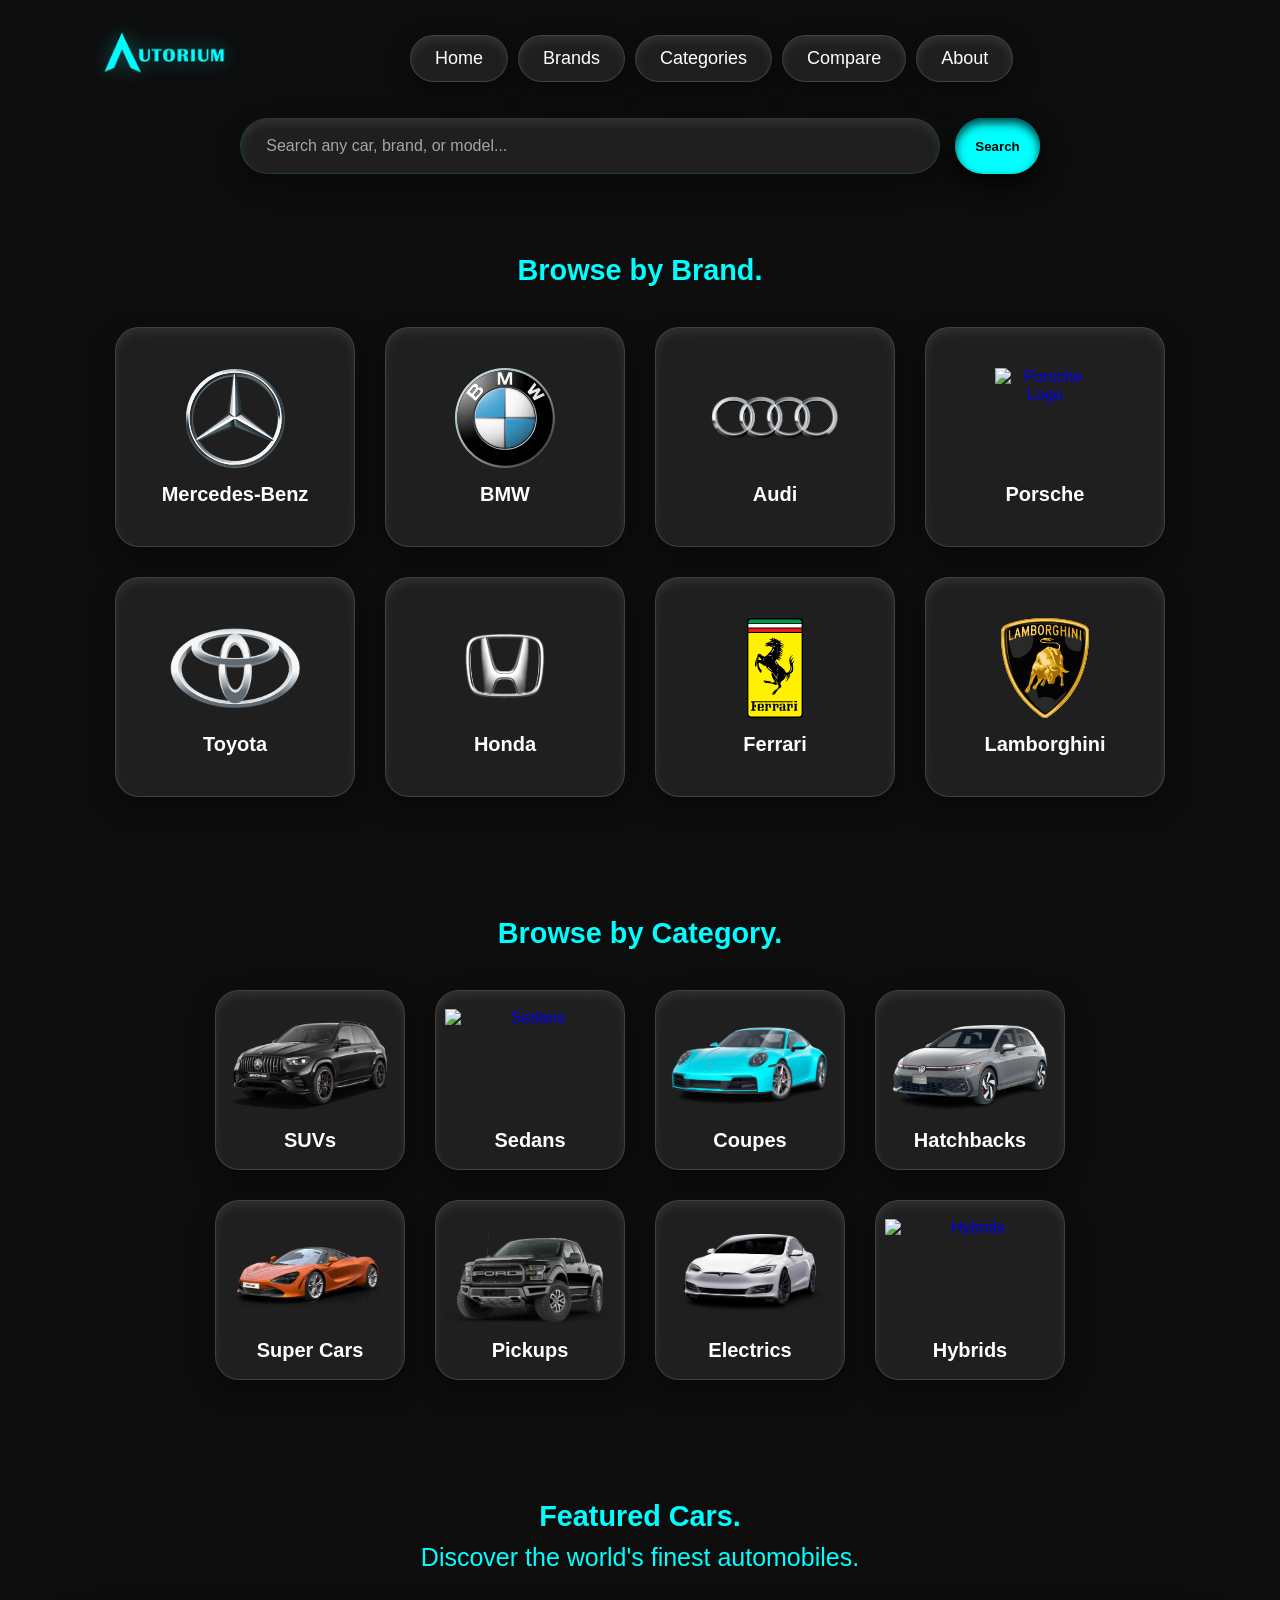
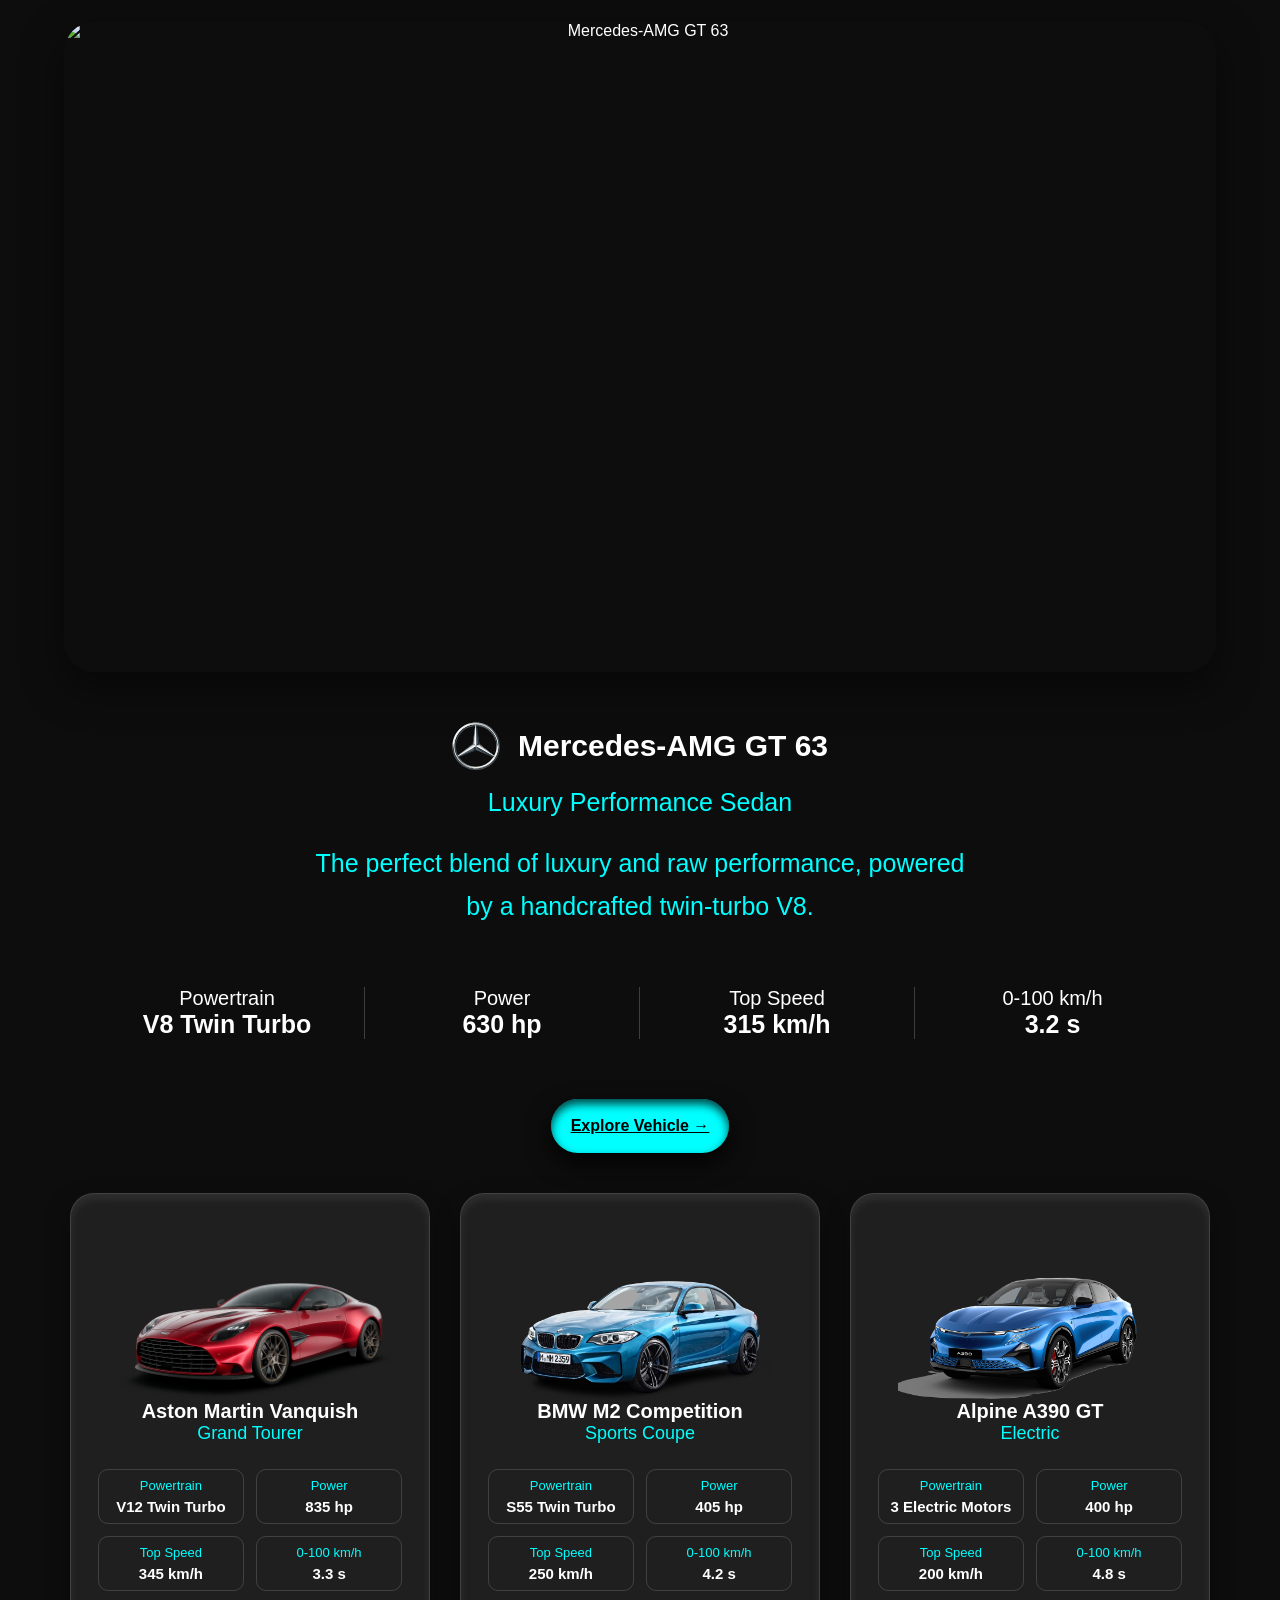
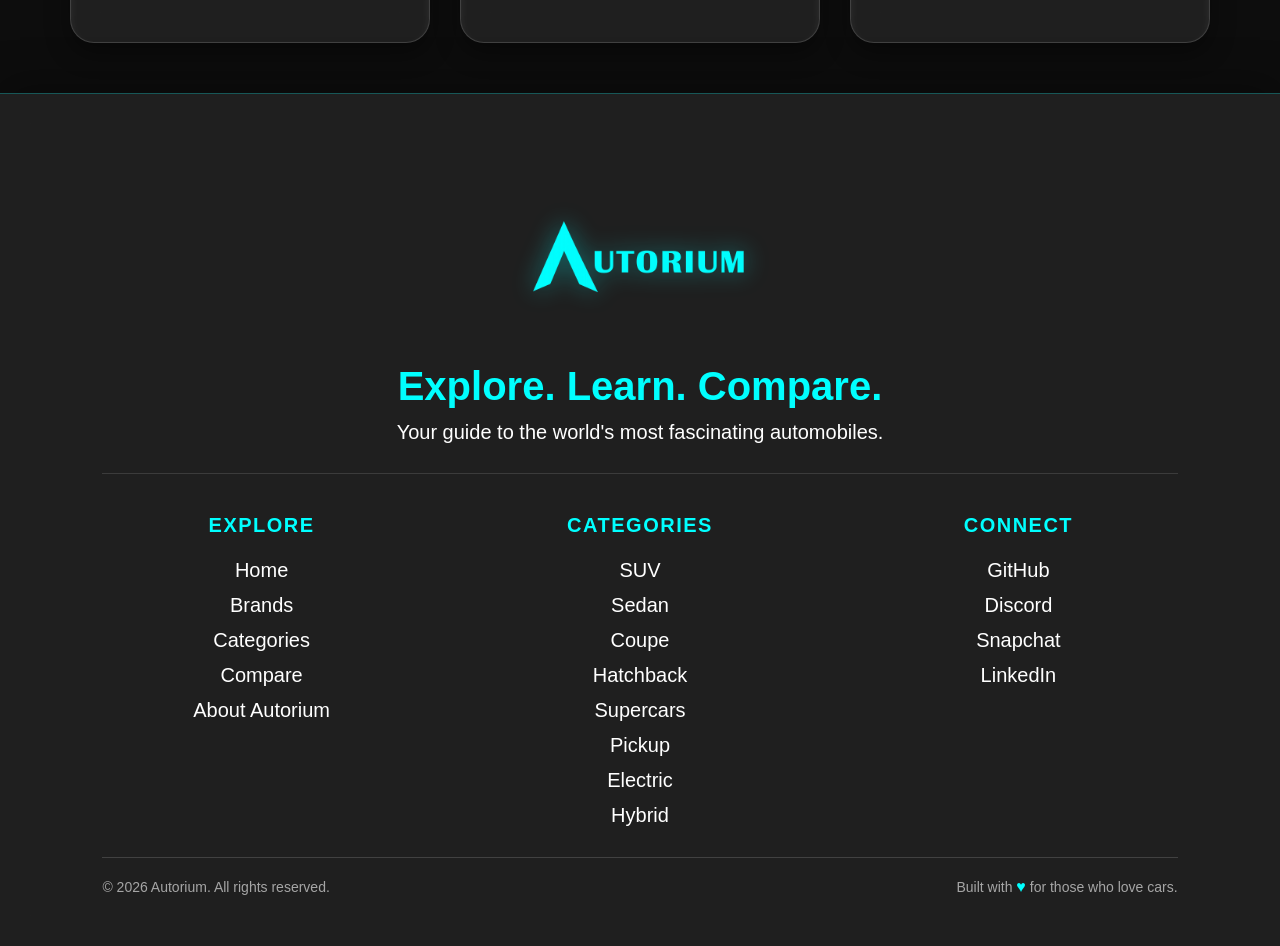
==== index.html @ 4535851f "Renamed files" ====
<!DOCTYPE html>
<html lang="en">

<head>
    <meta charset="UTF-8">
    <meta name="viewport" content="width=device-width, initial-scale=1.0">
    <link rel="stylesheet" href="styles.css">
    <link rel="icon" type="image/png" href="images/Autorium/Autorium.png">
    <title>Autorium</title>
</head>

<body>
    <header>

        <!-- Navigation -->
        <div class="top-bar">

            <!-- Logo -->
            <div class="logo">
                <img src="images/Autorium/Autorium-full-logo.png" alt="Autorium Logo">
            </div>

            <nav>
                <ul>
                    <li><a href="#">Home</a></li>
                    <li><a href="#">Brands</a></li>
                    <li><a href="#">Categories</a></li>
                    <li><a href="#">Compare</a></li>
                    <li><a href="#">About</a></li>
                </ul>
            </nav>
        </div>

        <!-- Search -->
        <div class="search-container">

            <input type="text" placeholder="Search any car, brand, or model...">
            <button>Search</button>
        </div>
    </header>
    <main>
        <!-- ==========================
            Browse by Brand
        =========================== -->
        <section class="car-brands">
            <h2>Browse by Brand.</h2>

            <div class="brand-grid">
                <a href="#" class="brand-card">
                    <img src="images/mercedes-logo.svg" alt="Mercedes-Benz Logo">
                    <span>Mercedes-Benz</span>
                </a>

                <a href="#" class="brand-card">
                    <img src="images/bmw-logo.svg" alt="BMW Logo">
                    <span>BMW</span>
                </a>

                <a href="#" class="brand-card">
                    <img src="images/audi-logo.png" alt="Audi Logo">
                    <span>Audi</span>
                </a>

                <a href="#" class="brand-card">
                    <img src="images/porsche-logo.svg" alt="Porsche Logo">
                    <span>Porsche</span>
                </a>

                <a href="#" class="brand-card">
                    <img src="images/Toyota-logo.png" alt="Toyota Logo">
                    <span>Toyota</span>
                </a>

                <a href="#" class="brand-card">
                    <img src="images/honda-logo.png" alt="Honda Logo">
                    <span>Honda</span>
                </a>

                <a href="#" class="brand-card">
                    <img src="images/ferrari-logo.svg" alt="Ferrari Logo">
                    <span>Ferrari</span>
                </a>

                <a href="#" class="brand-card">
                    <img src="images/lamborghini-logo.svg" alt="Lamborghini Logo">
                    <span>Lamborghini</span>
                </a>

            </div>
        </section>

        <!-- ==========================
            Browse by Category
        =========================== -->

        <section class="car-categories">
            <h2>Browse by Category.</h2>

            <div class="category-grid">
                <a href="#" class="category-card">
                    <img src="images/suv-logo.png" alt="SUVs">
                    <span>SUVs</span>
                </a>

                <a href="#" class="category-card">
                    <img src="images/Sedan-logo.png" alt="Sedans">
                    <span>Sedans</span>
                </a>

                <a href="#" class="category-card">
                    <img src="images/Coupe-logo.png" alt="Coupes">
                    <span>Coupes</span>
                </a>

                <a href="#" class="category-card">
                    <img src="images/Hatchback-logo.png" alt="Hatchbacks">
                    <span>Hatchbacks</span>
                </a>

                <a href="#" class="category-card">
                    <img src="images/supercars-logo.png" alt="Supercars">
                    <span>Super Cars</span>
                </a>

                <a href="#" class="category-card">
                    <img src="images/pickup-logo.png" alt="Pickups">
                    <span>Pickups</span>
                </a>

                <a href="#" class="category-card">
                    <img src="images/Electric-logo.png" alt="Electrics">
                    <span>Electrics</span>
                </a>

                <a href="#" class="category-card">
                    <img src="images/Hybrid-logo.png" alt="Hybrids">
                    <span>Hybrids</span>
                </a>
            </div>
        </section>

        <!--===================
            Featured cars 
        ====================-->
        <section class="featured-cars">

            <div class="featured-title">
                <h2>Featured Cars.</h2>
                <p class="note">Discover the world's finest automobiles.</p>
            </div>

            <!-- IMAGE -->
            <div class="top-featured-car">
                <img src="Images/mercedes-amg-gt63.jpg" alt="Mercedes-AMG GT 63" class="mercedes-gt63-image">
            </div>

            <!-- EVERYTHING BELOW THE IMAGE -->
            <div class="mercedes-gt63-info">

                <div class="car-heading">
                    <img src="images/mercedes-logo.svg" alt="Mercedes Logo" class="featured-merc-logo">

                    <h3>Mercedes-AMG GT 63</h3>
                </div>

                <p class="car-type">Luxury Performance Sedan</p>

                <p class="description">
                    The perfect blend of luxury and raw performance,
                    powered by a handcrafted twin-turbo V8.
                </p>

                <div class="spec-grid">

                    <div class="spec-card">
                        <span>Powertrain</span>
                        <strong>V8 Twin Turbo</strong>
                    </div>

                    <div class="spec-card">
                        <span>Power</span>
                        <strong>630 hp</strong>
                    </div>

                    <div class="spec-card">
                        <span>Top Speed</span>
                        <strong>315 km/h</strong>
                    </div>

                    <div class="spec-card">
                        <span>0-100 km/h</span>
                        <strong>3.2 s</strong>
                    </div>

                </div>

                <a href="#" class="explore-btn">Explore Vehicle →</a>

            </div>

            <!-- SMALLER FEATURED CARDS -->
            <div class="featured-cards-grid">
                <a href="#" class="small-featured">
                    <div class="card-image">
                        <img src="images/Aston-Martin-Vanquish.png" alt="Aston Martin Vanquish">
                    </div>

                    <div class="card-info">
                        <h3>Aston Martin Vanquish</h3>
                        <p class="small-car-type">Grand Tourer</p>

                    </div>
                    <div class="card-specs">

                        <div class="card-spec">
                            <span>Powertrain</span>
                            <strong>V12 Twin Turbo</strong>
                        </div>

                        <div class="card-spec">
                            <span>Power</span>
                            <strong>835 hp</strong>
                        </div>

                        <div class="card-spec">
                            <span>Top Speed</span>
                            <strong>345 km/h</strong>
                        </div>

                        <div class="card-spec">
                            <span>0-100 km/h</span>
                            <strong>3.3 s</strong>
                        </div>

                    </div>

                </a>

                <a href="#" class="small-featured">
                    <div class="card-image">
                        <img src="images/BMW-M2-Competition.png" alt="BMW M2 Competition">
                    </div>

                    <div class="card-info">
                        <h3>BMW M2 Competition</h3>
                        <p class="small-car-type">Sports Coupe</p>

                    </div>
                    <div class="card-specs">

                        <div class="card-spec">
                            <span>Powertrain</span>
                            <strong>S55 Twin Turbo</strong>
                        </div>

                        <div class="card-spec">
                            <span>Power</span>
                            <strong>405 hp</strong>
                        </div>

                        <div class="card-spec">
                            <span>Top Speed</span>
                            <strong>250 km/h</strong>
                        </div>

                        <div class="card-spec">
                            <span>0-100 km/h</span>
                            <strong>4.2 s</strong>
                        </div>

                    </div>

                </a>

                <a href="#" class="small-featured">
                    <div class="card-image">
                        <img src="images/Alpine-A390.png" alt="Alpine A390 GT">
                    </div>

                    <div class="card-info">
                        <h3>Alpine A390 GT</h3>
                        <p class="small-car-type">Electric</p>

                    </div>
                    <div class="card-specs">

                        <div class="card-spec">
                            <span>Powertrain</span>
                            <strong>3 Electric Motors</strong>
                        </div>

                        <div class="card-spec">
                            <span>Power</span>
                            <strong>400 hp</strong>
                        </div>

                        <div class="card-spec">
                            <span>Top Speed</span>
                            <strong>200 km/h</strong>
                        </div>

                        <div class="card-spec">
                            <span>0-100 km/h</span>
                            <strong>4.8 s</strong>
                        </div>

                    </div>

                </a>
            </div>

        </section>
    </main>

    <!-- --------------------FOOTER SECTION------------------- -->

    <footer class="footer-section">
        <div class="footer-logo">
            <img src="images/Autorium/Autorium-full-logo.png" alt="Autorium footer">
        </div>

        <div class="footer-context">
            <h2>Explore. Learn. Compare.</h2>
            <p>Your guide to the world's most fascinating automobiles.</p>
        </div>

        <div class="footer-columns">
            <div class="single-footer-columns">
                <h4>EXPLORE</h4>
                <a href="#">Home</a>
                <a href="#">Brands</a>
                <a href="#">Categories</a>
                <a href="#">Compare</a>
                <a href="#">About Autorium</a>
            </div>

            <div class="single-footer-columns">
                <h4>CATEGORIES</h4>
                <a href="#">SUV</a>
                <a href="#">Sedan</a>
                <a href="#">Coupe</a>
                <a href="#">Hatchback</a>
                <a href="#">Supercars</a>
                <a href="#">Pickup</a>
                <a href="#">Electric</a>
                <a href="#">Hybrid</a>
            </div>

            <div class="single-footer-columns">
                <h4>CONNECT</h4>
                <a href="#">GitHub</a>
                <a href="#">Discord</a>
                <a href="#">Snapchat</a>
                <a href="#">LinkedIn</a>
            </div>
        </div>

        <div class="footer-bottom">
            <p>© 2026 Autorium. All rights reserved.</p>
            <p>Built with <span class="heart">♥</span> for those who love cars.</p>
        </div>
    </footer>
</body>

</html>
---- styles.css ----
/* Google Font */
* {
  margin: 0;
  padding: 0;
  box-sizing: border-box;
  font-family: "Montserrat", sans-serif;
}

body {
  background: #0d0d0d;
  color: white;
}

/* HEADER */

header {
  width: 100%;
  padding: 0px 80px;
}

.top-bar {
  display: flex;
  align-items: center;
}

/* LOGO */

.logo {
  width: 180px;
  margin-right: 150px;
  filter: drop-shadow(0 0 10px rgba(24, 220, 232, 0.4));
}

.logo img {
  width: 170px;
}

/* NAVIGATION */

nav {
  display: flex;
}

nav ul {
  display: flex;
  justify-content: center;
  list-style: none;
  gap: 10px;
}

nav a {
  display: block;
  text-decoration: none;
  color: white;
  font-size: 18px;
  font-weight: 500;
  padding: 12px 24px;
  border-radius: 30px;
  background: rgba(255, 255, 255, 0.08);
  border: 1px solid rgba(255, 255, 255, 0.15);
  backdrop-filter: blur(18px);
  -webkit-backdrop-filter: blur(18px);
  box-shadow:
    inset 0 5px 10px rgba(255, 255, 255, 0.08),
    0 10px 25px rgba(0, 0, 0, 0.35);
  transition: all 0.3s ease;
}

nav a:hover {
  background: rgba(24, 220, 232, 0.15);
  border: 1px solid #00ffff;
  color: #00ffff;
  transform: translateY(-2px);
}

/* SEARCH */

.search-container {
  display: flex;
  justify-content: center;
  margin-top: 1px;
  gap: 15px;
}

.search-container input {
  width: 700px;
  padding: 18px 25px;
  border: 1px solid rgba(24, 220, 232, 0.15);
  border-radius: 50px;
  background: rgba(255, 255, 255, 0.08);
  color: white;
  font-size: 1rem;
  outline: none;
  box-shadow:
    inset 0 5px 10px rgba(255, 255, 255, 0.08),
    0 10px 25px rgba(0, 0, 0, 0.35);
  transition: all 0.3s ease;
}

.search-container input::placeholder {
  color: rgba(255, 255, 255, 0.6);
}

.search-container button {
  border: none;
  border-radius: 50px;
  padding: 18px 20px;
  background: #00ffff;
  color: black;
  font-weight: 700;
  cursor: pointer;
  box-shadow:
    inset 0 5px 10px rgba(0, 0, 0, 0.743),
    0 10px 25px rgba(0, 0, 0, 0.86);
  transition: all 0.3s ease;
}

.search-container button:hover {
  transform: translateY(-2px) scale(1.08);
  box-shadow: 0 0 20px #00ffff;
}

/* BROWSE CAR SECTION */

.car-brands {
  margin-top: 80px;
  text-align: center;
}

.car-brands h2 {
  margin-bottom: 40px;
  font-size: 1.8rem;
  color: #00ffff;
}

.brand-header {
  margin: 0px 40px;
  margin-top: 70px;
  color: white;
}

.brand-header h2 {
  font-size: 24px;
  font-weight: 600;
}

/* BRAND CARDS */

.brand-grid {
  display: grid;
  grid-template-columns: repeat(4, 240px);
  gap: 30px;
  justify-content: center;
  margin: auto;
  margin-bottom: 120px;
}

.brand-card {
  width: 240px;
  height: 220px;
  display: flex;
  justify-content: center;
  align-items: center;
  flex-direction: column;
  gap: 15px;
  text-decoration: none;
  border-radius: 24px;
  background: rgba(255, 255, 255, 0.08);
  border: 1px solid rgba(255, 255, 255, 0.15);
  backdrop-filter: blur(18px);
  -webkit-backdrop-filter: blur(18px);
  box-shadow:
    inset 0 5px 10px rgba(255, 255, 255, 0.08),
    0 10px 25px rgba(0, 0, 0, 0.35);
  transition: all 0.3s ease;
}

.brand-card img {
  width: 100px;
  height: 100px;
  object-fit: contain;
  transition: 0.3s ease;
}

img[alt="Audi Logo"] {
  width: 150px;
}

img[alt="Honda Logo"] {
  width: 150px;
}

img[alt="Toyota Logo"] {
  width: 130px;
}

.brand-card span {
  color: white;
  font-size: 20px;
  font-weight: 600;
  transition: 0.3s ease;
}

.brand-card:hover {
  border: 1px solid #00ffff;
  box-shadow:
    0 0 20px rgba(0, 255, 255, 0.35),
    inset 0 5px 10px rgba(255, 255, 255, 0.08);
  transform: translateY(-6px);
}

.brand-card:hover img {
  transform: scale(1.1);
}

.brand-card:hover span {
  color: #00ffff;
}

.car-categories {
  margin-top: 70px;
  text-align: center;
}

.car-categories h2 {
  margin-bottom: 40px;
  font-size: 1.8rem;
  color: #00ffff;
}

.category-grid {
  display: grid;
  grid-template-columns: repeat(4, 190px);
  gap: 30px;
  justify-content: center;
}

.category-card {
  width: 190px;
  height: 180px;
  display: flex;
  justify-content: center;
  align-items: center;
  flex-direction: column;
  gap: 10px;
  text-decoration: none;
  border-radius: 24px;
  background: rgba(255, 255, 255, 0.08);
  border: 1px solid rgba(255, 255, 255, 0.15);
  backdrop-filter: blur(18px);
  -webkit-backdrop-filter: blur(18px);
  box-shadow:
    inset 0 5px 10px rgba(255, 255, 255, 0.08),
    0 10px 25px rgba(0, 0, 0, 0.35);
  transition: all 0.3s ease;
}

.category-card img {
  width: 170px;
  height: 110px;
  object-fit: contain;
  transition: 0.3s ease;
}

.category-card span {
  color: white;
  font-size: 20px;
  font-weight: 600;
  transition: 0.3s ease;
}

.category-card:hover {
  border: 1px solid #00ffff;
  box-shadow:
    0 0 20px rgba(0, 255, 255, 0.35),
    inset 0 5px 10px rgba(255, 255, 255, 0.08);
  transform: translateY(-6px);
}

.category-card:hover img {
  transform: scale(1.1);
}

.category-card:hover span {
  color: #00ffff;
}

/* FEATURED CARS SECTION */

.featured-cars {
  margin-top: 120px;
  text-align: center;
}

.featured-cars h2 {
  margin-bottom: 10px;
  font-size: 1.8rem;
  color: #00ffff;
}

.note {
  font-size: 25px;
  color: #00ffff;
  margin-bottom: 20px;
}

.top-featured-car {
  position: relative;
  width: 90%;
  height: 650px;
  max-width: 1400px;
  margin: 50px auto;
  border-radius: 30px;
  overflow: hidden;
  box-shadow: 0 15px 40px rgba(0, 0, 0, 0.5);
}

.mercedes-gt63-image {
  width: 100%;
  height: 100%;
  object-fit: cover;
  display: block;
  margin-bottom: 25px;
}

.mercedes-gt63-info {
  margin: 40px auto;
  width: 1100px;
  text-align: center;
}

.car-heading {
  display: flex;
  justify-content: center;
  align-items: center;
  gap: 18px;
  margin-bottom: 18px;
}

.featured-merc-logo {
  width: 48px;
}

.car-heading h3 {
  font-size: 30px;
  font-weight: 700;
}
.car-type {
  font-size: 25px;
  color: #00ffff;
}

.description {
  max-width: 650px;
  margin: 25px auto;
  line-height: 1.7;
  font-size: 25px;
  color: #00ffff;
}

.spec-grid {
  display: grid;
  grid-template-columns: repeat(4, 1fr);
  gap: 0;
  margin: 60px auto;
  max-width: 1100px;
}

.spec-card {
  text-align: center;
  padding: 0 30px;
}

.spec-card span {
  display: block;
  font-size: 20px;
  color: white;
}

.spec-card strong {
  display: block;
  font-size: 25px;
  font-weight: 700;
  color: white;
}

.spec-card:not(:last-child) {
  border-right: 1px solid rgba(255, 255, 255, 0.2);
}

.explore-btn {
  display: inline-block;
  border: none;
  border-radius: 50px;
  padding: 18px 20px;
  background: #00ffff;
  color: black;
  font-weight: 700;
  cursor: pointer;
  box-shadow:
    inset 0 5px 10px rgba(0, 0, 0, 0.743),
    0 10px 25px rgba(0, 0, 0, 0.86);
  transition:
    transform 0.3s ease,
    box-shadow 0.3s ease;
}

.explore-btn:hover {
  transform: translateY(-2px) scale(1.08);
  box-shadow: 0 0 20px #00ffff;
}

/* SMALLER FEATURED CARDS */

.featured-cards-grid {
  display: grid;
  grid-template-columns: repeat(3, 360px);
  gap: 30px;
  justify-content: center;
}

.small-featured {
  width: 360px;
  min-height: 450px;
  display: flex;
  align-items: center;
  flex-direction: column;
  text-decoration: none;
  gap: 15px;
  border-radius: 24px;
  padding-top: 5px;
  background: rgba(255, 255, 255, 0.08);
  border: 1px solid rgba(255, 255, 255, 0.15);
  backdrop-filter: blur(18px);
  -webkit-backdrop-filter: blur(18px);
  box-shadow:
    inset 0 5px 10px rgba(255, 255, 255, 0.08),
    0 10px 25px rgba(0, 0, 0, 0.35);
}

.card-image {
  width: 100%;
  height: 180px;
  display: flex;
  justify-content: center;
  align-items: flex-start;
  padding-top: 5px;
}

.card-image img {
  width: 380px;
  object-fit: contain;
  transition: 0.3s ease;
}

.small-featured:hover .card-image img {
  transform: scale(1.1);
}

.card-info {
  text-align: center;
  margin-top: 5px;
  padding: 0 15px;
}

.card-info h3 {
  font-size: 20px;
  font-weight: 700;
  color: white;
  line-height: 1.2;
}

.card-info p {
  font-size: 18px;
  color: #00ffff;
}

.small-car-type {
  font-size: 16px;
  color: #00ffff;
}

.card-specs {
  display: grid;
  grid-template-columns: repeat(2, 1fr);
  gap: 12px;
  width: 85%;
  margin-top: 10px;
}

.card-spec {
  text-align: center;
  padding: 8px;
  border: 1px solid rgba(255, 255, 255, 0.15);
  border-radius: 10px;
}

.card-spec span {
  display: block;
  font-size: 13px;
  color: #00ffff;
  margin-bottom: 5px;
}

.card-spec strong {
  display: block;
  font-size: 15px;
  color: white;
}

img[alt="BMW M2 Competition"] {
  width: 260px;
  margin-top: 65px;
}

img[alt="Alpine A390 GT"] {
  width: 265px;
  margin-top: 30px;
}

/* -------------------- FOOTER SECTION ------------------- */

.footer-section {
  width: 100%;
  margin-top: 50px;
  padding: 70px 8% 50px;
  display: flex;
  flex-direction: column;
  align-items: center;
  background: rgba(255, 255, 255, 0.08);
  border-top: 1px solid rgba(0, 255, 255, 0.25);
  box-shadow: 0 -10px 40px rgba(0, 0, 0, 0.3);
  backdrop-filter: blur(18px);
  -webkit-backdrop-filter: blur(18px);
  color: white;
}

/* -------------------- LOGO ------------------- */

.footer-logo {
  display: flex;
  justify-content: center;
  align-items: center;
}

.footer-logo img {
  width: 300px;
  filter: drop-shadow(0 0 12px #00ffff5c);
}

/* -------------------- FOOTER CONTEXT ------------------- */

.footer-context {
  text-align: center;
  max-width: 650px;
  margin-bottom: 30px;
}

.footer-context h2 {
  margin-bottom: 12px;
  font-size: 40px;
  font-weight: 600;
  color: #00ffff;
}

.footer-context p {
  font-size: 20px;
  line-height: 1.1;
  color: rgb(255, 255, 255);
}

/* -------------------- FOOTER COLUMNS ------------------- */

.footer-columns {
  width: 100%;
  max-width: 1100px;
  display: grid;
  grid-template-columns: repeat(3, 1fr);
  gap: 60px;
  padding-top: 40px;
  border-top: 1px solid rgba(255, 255, 255, 0.12);
}

/* Individual columns */

.footer-columns > div {
    display: flex;
    flex-direction: column;
    align-items: center;
    gap: 12px;
}
/* Column headings */

.footer-columns h4 {
  margin-bottom: 10px;
  font-size: 20px;
  letter-spacing: 1.5px;
  color: #00ffff;
  text-align: center;
}

/* Links */

.footer-columns a {
  width: fit-content;
  text-decoration: none;
  font-size: 20px;
  text-align: left;
  color: rgb(255, 255, 255);
  transition:
    color 0.25s ease,
    transform 0.25s ease;
}

.footer-columns a:hover {
  color: #00ffff;
  transform: translateX(5px);
}

.footer-bottom {
    width: 100%;
    max-width: 1200px;
    margin: 30px auto 0;
    padding-top: 20px;
    border-top: 1px solid rgba(255, 255, 255, 0.15);

    display: flex;
    justify-content: space-between;
    align-items: center;

    color: rgba(255, 255, 255, 0.6);
    font-size: 14px;
}

.footer-bottom p {
    margin: 0;
}

.heart {
    color: #00ffff;
    font-size: 16px;
}

/* -------------------- RESPONSIVE ------------------- */

@media (max-width: 700px) {
  .footer-section {
    padding: 60px 8% 40px;
  }

  .footer-logo img {
    width: 180px;
  }

  .footer-context {
    margin-bottom: 40px;
  }

  .footer-columns {
    grid-template-columns: 1fr;
    gap: 35px;
  }
}
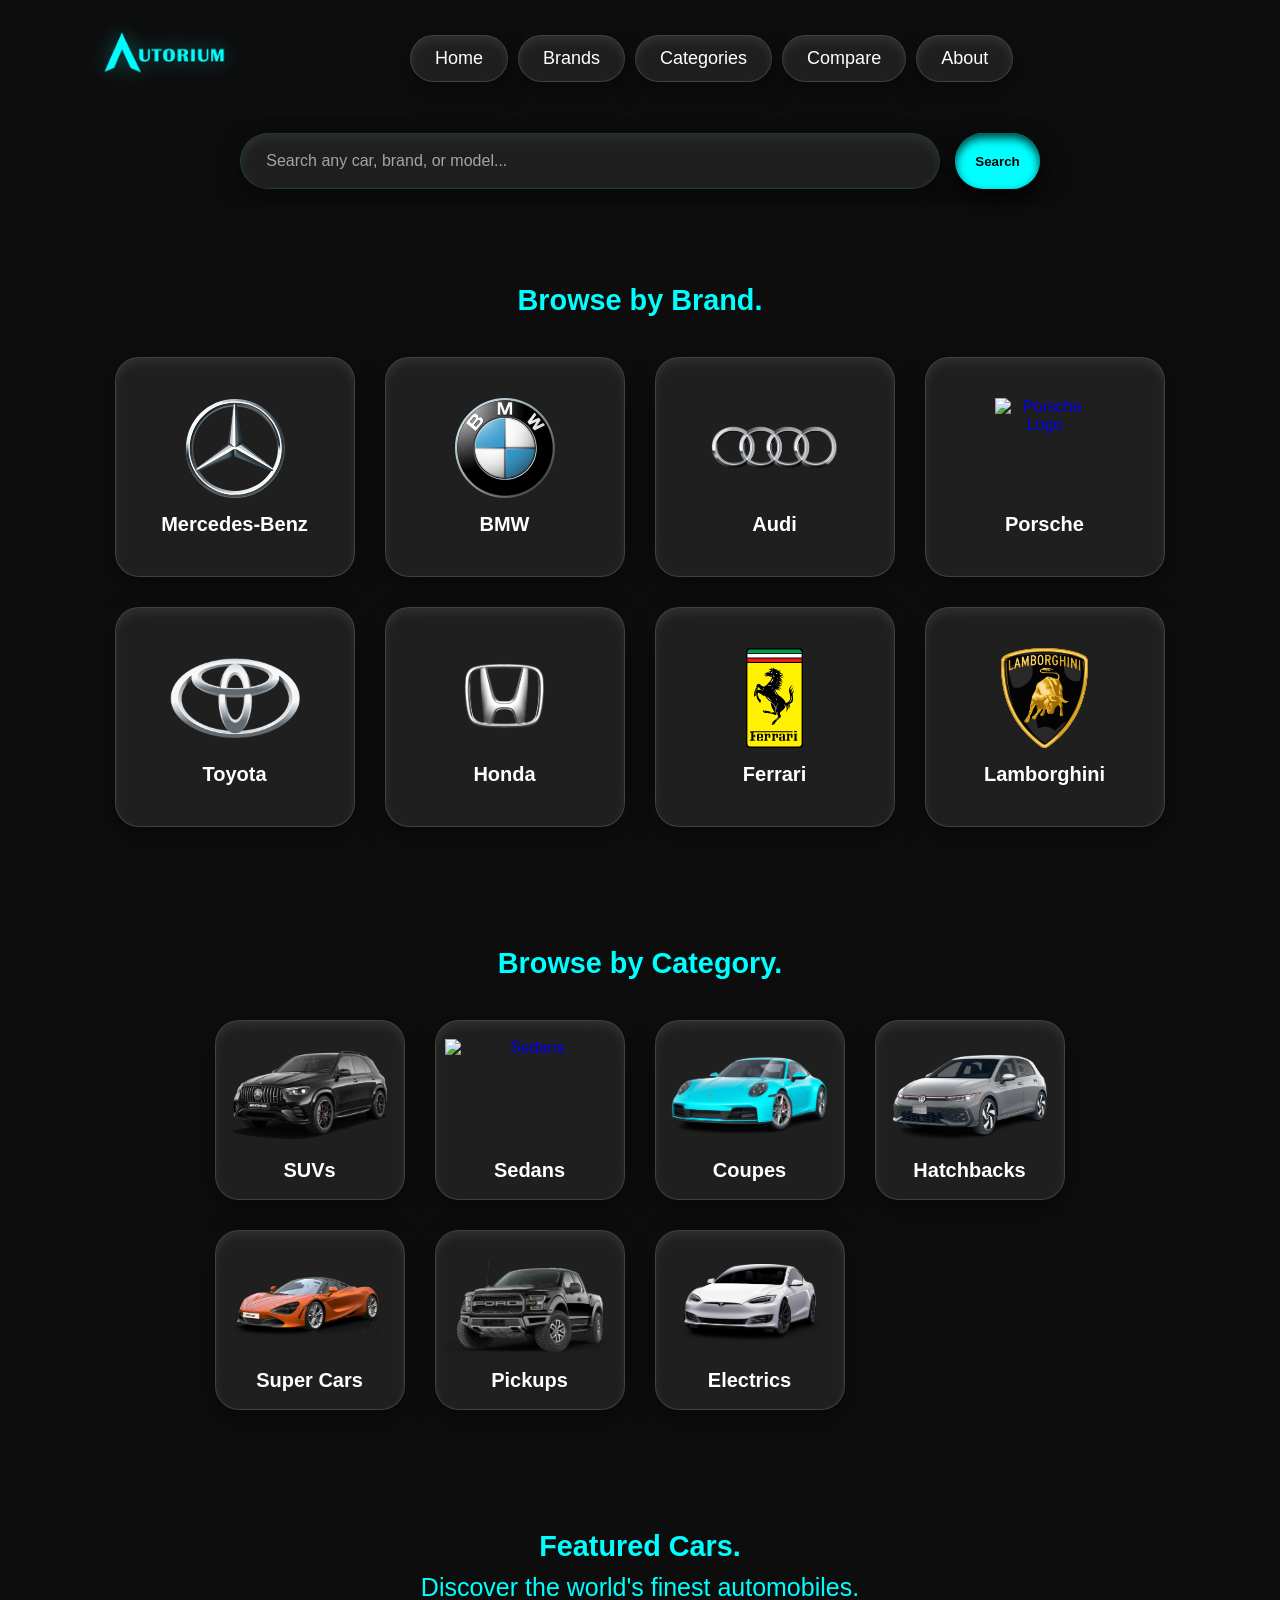
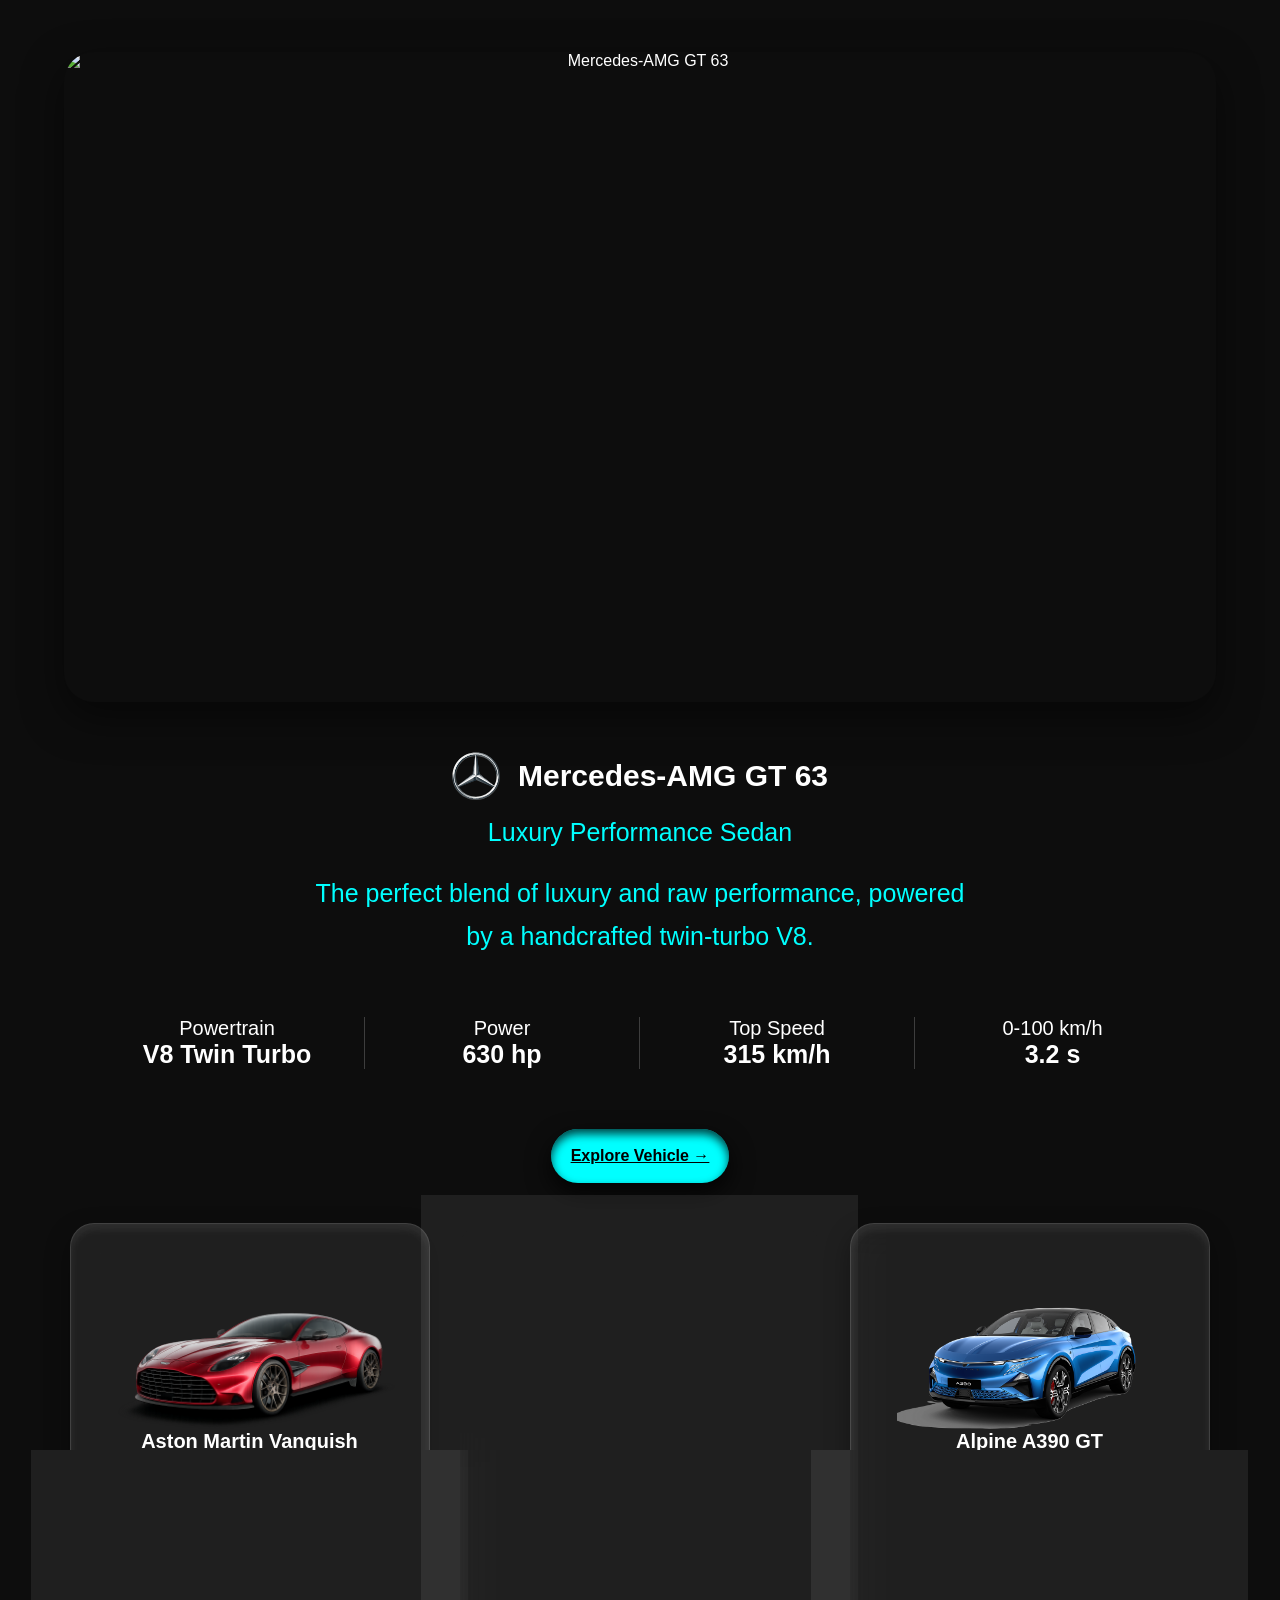
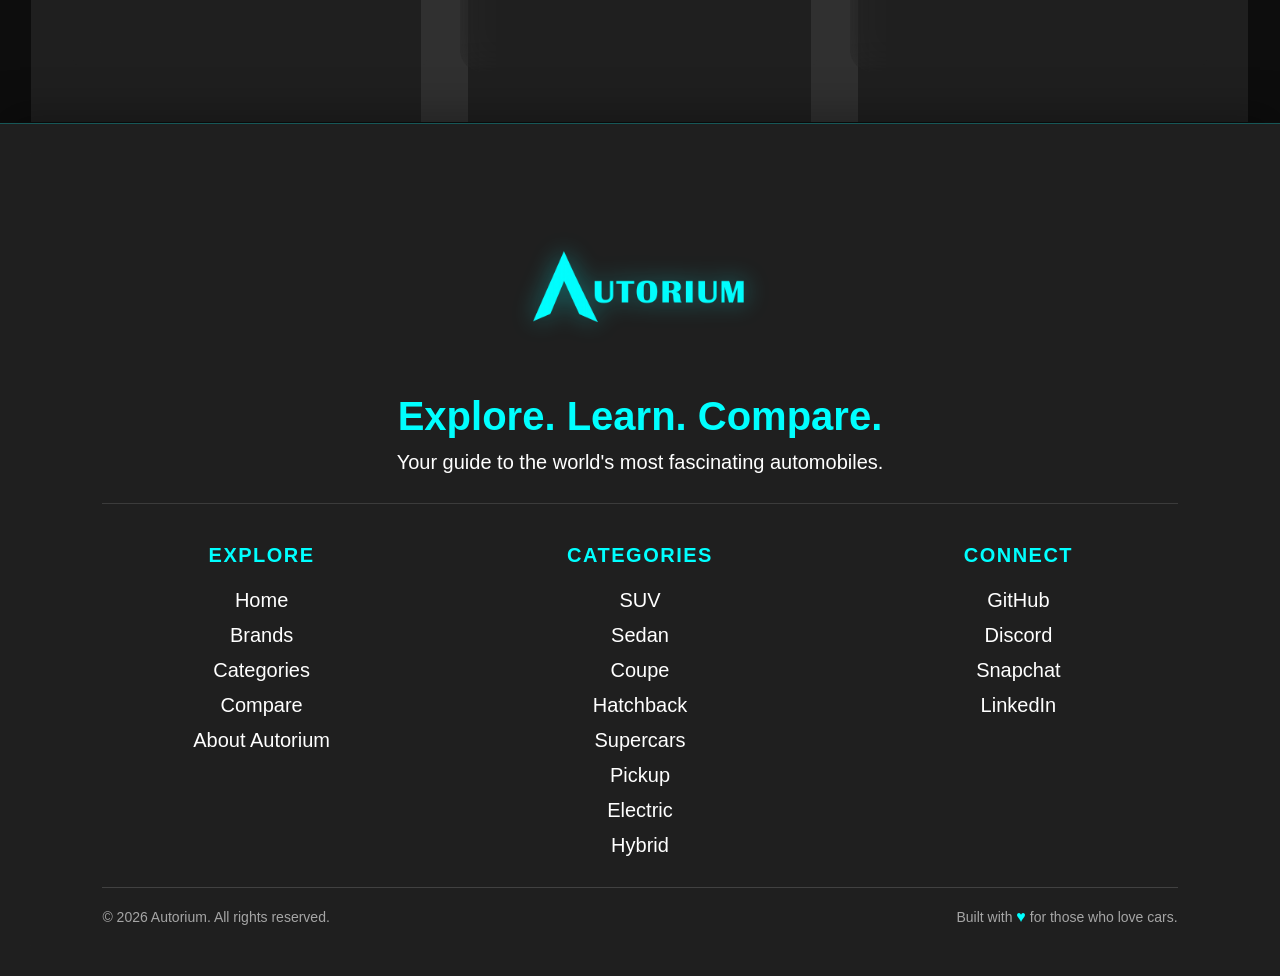
==== commit 1c6a4c78: "Made the search bar sticky" ====
--- a/index.html
+++ b/index.html
@@ -31,14 +31,16 @@
             </nav>
         </div>
 
-        <!-- Search -->
+
+    </header>
+    <main>
+                <!-- Search -->
         <div class="search-container">
 
             <input type="text" placeholder="Search any car, brand, or model...">
             <button>Search</button>
         </div>
-    </header>
-    <main>
+        
         <!-- ==========================
             Browse by Brand
         =========================== -->
--- a/styles.css
+++ b/styles.css
@@ -76,10 +76,17 @@
 /* SEARCH */
 
 .search-container {
+  position: sticky;
+  top: 0;
+  z-index: 1000;
   display: flex;
   justify-content: center;
   margin-top: 1px;
   gap: 15px;
+  padding: 15px 0;
+  background: rgba(13, 13, 13, 0.66);
+  backdrop-filter: blur(12px);
+  -webkit-backdrop-filter: blur(12px);
 }
 
 .search-container input {
@@ -584,10 +591,10 @@
 /* Individual columns */
 
 .footer-columns > div {
-    display: flex;
-    flex-direction: column;
-    align-items: center;
-    gap: 12px;
+  display: flex;
+  flex-direction: column;
+  align-items: center;
+  gap: 12px;
 }
 /* Column headings */
 
@@ -618,27 +625,27 @@
 }
 
 .footer-bottom {
-    width: 100%;
-    max-width: 1200px;
-    margin: 30px auto 0;
-    padding-top: 20px;
-    border-top: 1px solid rgba(255, 255, 255, 0.15);
-
-    display: flex;
-    justify-content: space-between;
-    align-items: center;
-
-    color: rgba(255, 255, 255, 0.6);
-    font-size: 14px;
+  width: 100%;
+  max-width: 1200px;
+  margin: 30px auto 0;
+  padding-top: 20px;
+  border-top: 1px solid rgba(255, 255, 255, 0.15);
+
+  display: flex;
+  justify-content: space-between;
+  align-items: center;
+
+  color: rgba(255, 255, 255, 0.6);
+  font-size: 14px;
 }
 
 .footer-bottom p {
-    margin: 0;
+  margin: 0;
 }
 
 .heart {
-    color: #00ffff;
-    font-size: 16px;
+  color: #00ffff;
+  font-size: 16px;
 }
 
 /* -------------------- RESPONSIVE ------------------- */
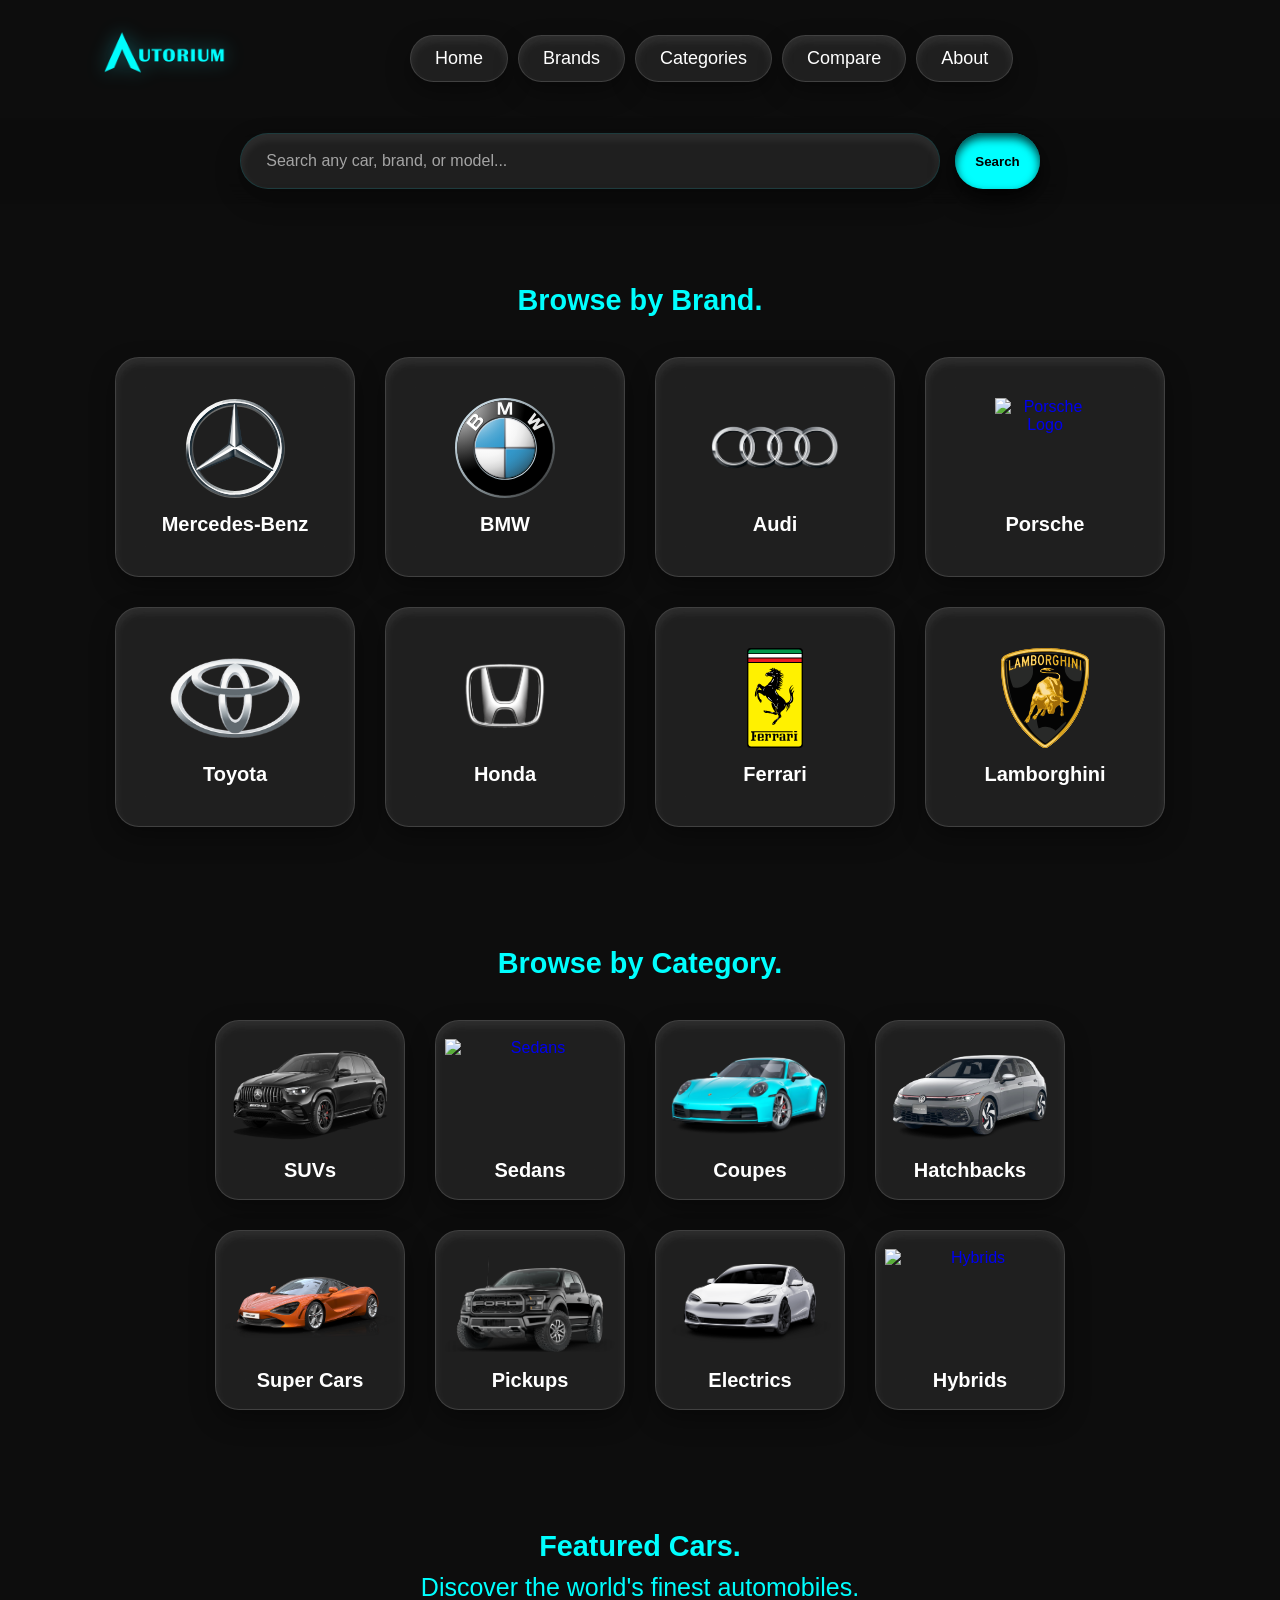
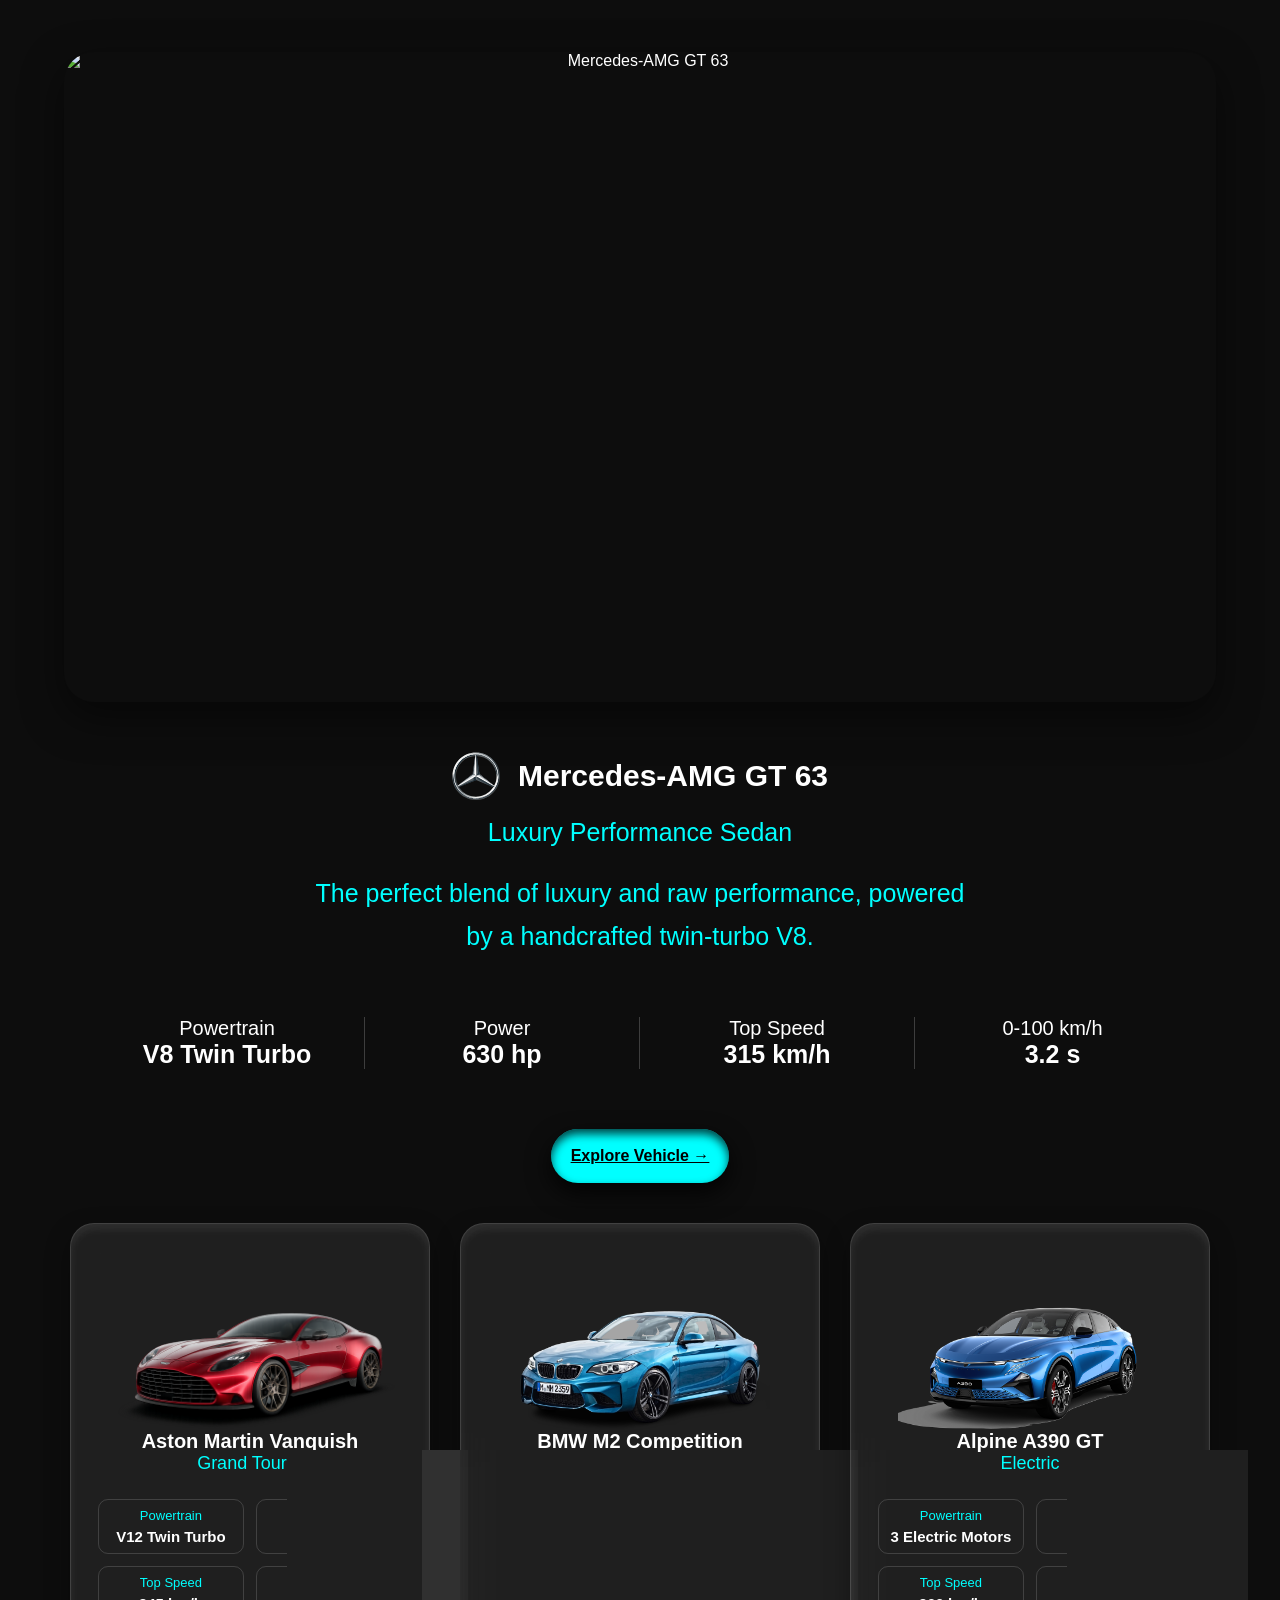
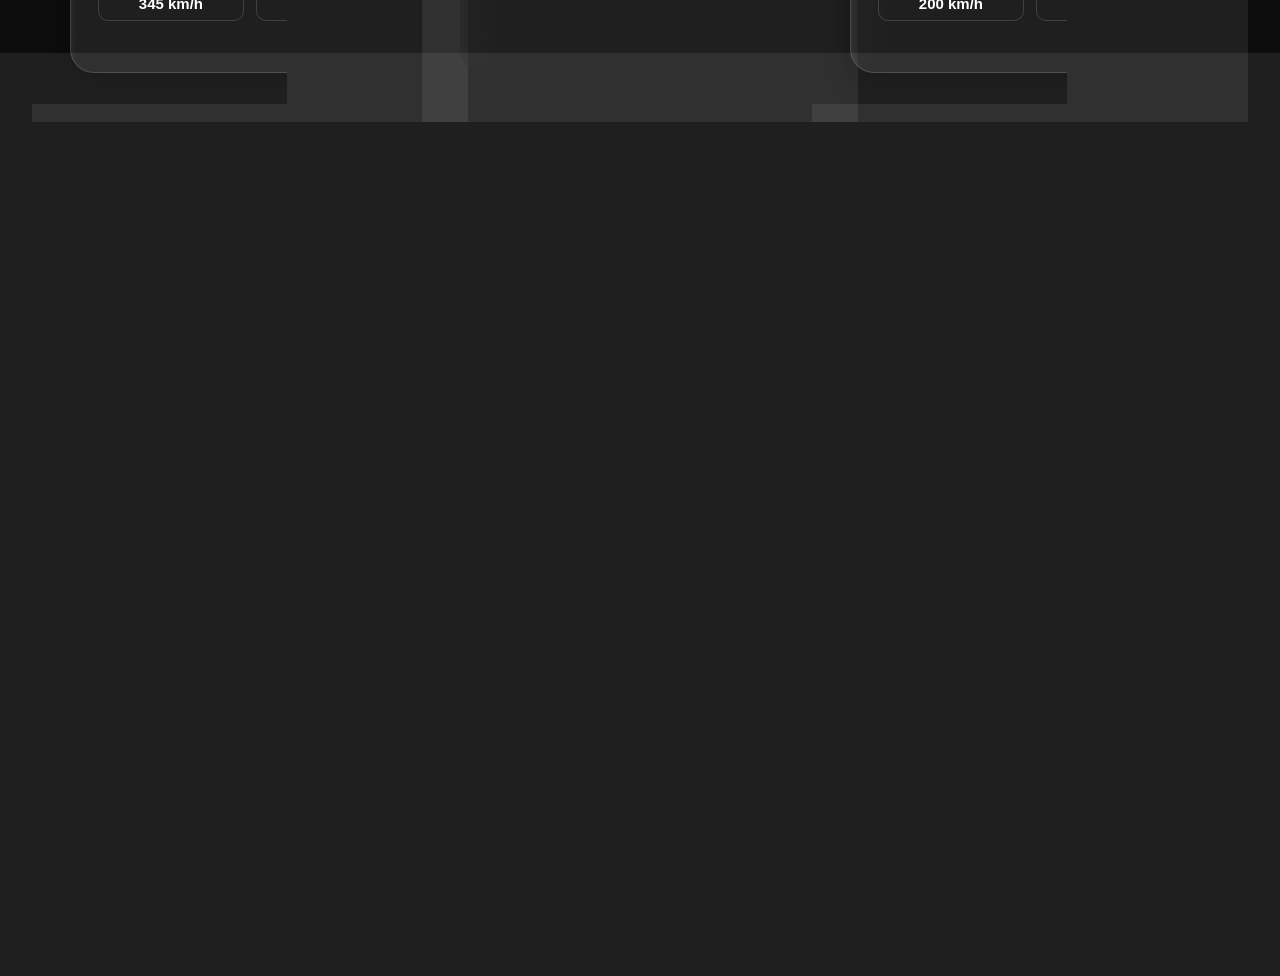
==== commit a0bd5400: "Started brands page" ====
--- a/index.html
+++ b/index.html
@@ -22,8 +22,8 @@
 
             <nav>
                 <ul>
-                    <li><a href="#">Home</a></li>
-                    <li><a href="#">Brands</a></li>
+                    <li><a href="index.html">Home</a></li>
+                    <li><a href="brands-page.html">Brands</a></li>
                     <li><a href="#">Categories</a></li>
                     <li><a href="#">Compare</a></li>
                     <li><a href="#">About</a></li>
@@ -329,8 +329,8 @@
         <div class="footer-columns">
             <div class="single-footer-columns">
                 <h4>EXPLORE</h4>
-                <a href="#">Home</a>
-                <a href="#">Brands</a>
+                <a href="index.html">Home</a>
+                <a href="brands-page.html">Brands</a>
                 <a href="#">Categories</a>
                 <a href="#">Compare</a>
                 <a href="#">About Autorium</a>
--- a/styles.css
+++ b/styles.css
@@ -650,21 +650,291 @@
 
 /* -------------------- RESPONSIVE ------------------- */
 
+@media (max-width: 750px) {
+  /* ==========================MOBILE NAVBAR========================== */
+
+  header {
+    padding: 0 12px;
+  }
+
+  .top-bar {
+    display: flex;
+    flex-direction: column;
+    align-items: center;
+    gap: 5px;
+    padding-top: 10px;
+  }
+
+  .logo {
+    width: auto;
+    margin-right: 0;
+  }
+
+  .logo img {
+    width: 130px;
+  }
+
+  nav {
+    width: 100%;
+  }
+
+  nav ul {
+    width: 100%;
+    max-width: 360px;
+    margin: 0 auto;
+    display: grid;
+    grid-template-columns: repeat(3, 1fr);
+    gap: 8px;
+  }
+
+  nav a {
+    width: 100%;
+    text-align: center;
+    font-size: 16px;
+    padding: 10px 8px;
+  }
+
+  .search-container {
+    width: 100%;
+    padding: 12px 10px;
+    gap: 8px;
+  }
+
+  .search-container input {
+    width: 100%;
+    min-width: 0;
+    padding: 15px 18px;
+    font-size: 14px;
+  }
+
+  .search-container button {
+    padding: 15px 16px;
+    font-size: 14px;
+  }
+
+  /* ---------MOBILE BRAND CARDS----------- */
+
+  .brand-grid {
+    grid-template-columns: repeat(2, 160px);
+    gap: 15px;
+    width: 100%;
+    max-width: 400px;
+    justify-content: center;
+  }
+
+  .brand-card {
+    width: 160px;
+    height: 165px;
+  }
+
+  /* -----------MOBILE CATEGORY CARDS------------ */
+
+  .category-grid {
+    grid-template-columns: repeat(2, 150px);
+    gap: 15px;
+    justify-content: center;
+  }
+
+  .category-card {
+    width: 150px;
+    height: 150px;
+  }
+
+  .category-card img {
+    width: 135px;
+    height: 90px;
+  }
+
+  .category-card span {
+    font-size: 17px;
+  }
+
+  /* ------------ MOBILE FEATURED CARS ----------- */
+
+  .featured-cars {
+    margin-top: 80px;
+  }
+
+  .featured-cars h2 {
+    font-size: 1.5rem;
+  }
+
+  .note {
+    font-size: 18px;
+  }
+
+  /* MAIN FEATURED CAR */
+
+  .top-featured-car {
+    width: 95%;
+    height: 220px;
+    margin: 30px auto;
+    border-radius: 20px;
+  }
+
+  .mercedes-gt63-image {
+    width: 100%;
+    height: 100%;
+    object-fit: cover;
+  }
+
+  /* MAIN CAR INFORMATION */
+
+  .mercedes-gt63-info {
+    width: 90%;
+    margin: 30px auto;
+  }
+
+  .car-heading {
+    gap: 10px;
+  }
+
+  .featured-merc-logo {
+    width: 35px;
+  }
+
+  .car-heading h3 {
+    font-size: 22px;
+  }
+
+  .car-type {
+    font-size: 18px;
+  }
+
+  .description {
+    max-width: 100%;
+    font-size: 16px;
+    line-height: 1.6;
+    margin: 20px auto;
+  }
+
+  /* MAIN CAR SPECS */
+
+  .spec-grid {
+    grid-template-columns: repeat(2, 1fr);
+    gap: 20px;
+    margin: 35px auto;
+    max-width: 400px;
+  }
+
+  .spec-card {
+    padding: 10px;
+  }
+
+  .spec-card span {
+    font-size: 14px;
+  }
+
+  .spec-card strong {
+    font-size: 17px;
+  }
+
+  .spec-card:not(:last-child) {
+    border-right: none;
+  }
+
+  /* EXPLORE BUTTON */
+
+  .explore-btn {
+    padding: 14px 18px;
+    font-size: 14px;
+  }
+
+  /* SMALL FEATURED CARDS */
+
+  .featured-cards-grid {
+    grid-template-columns: 1fr;
+    gap: 25px;
+    width: 100%;
+    justify-items: center;
+  }
+
+  .small-featured {
+    width: 90%;
+    max-width: 360px;
+    min-height: 430px;
+  }
+
+  .card-image {
+    height: 180px;
+  }
+
+  .card-image img {
+    max-width: 100%;
+  }
+
+  .card-info h3 {
+    font-size: 19px;
+  }
+
+  .card-info p {
+    font-size: 16px;
+  }
+
+  .card-specs {
+    width: 85%;
+    gap: 10px;
+  }
+
+  .card-spec span {
+    font-size: 12px;
+  }
+
+  .card-spec strong {
+    font-size: 14px;
+  }
+}
+
 @media (max-width: 700px) {
   .footer-section {
-    padding: 60px 8% 40px;
+    padding: 40px 6% 30px;
+    margin-top: 30px;
   }
 
   .footer-logo img {
-    width: 180px;
+    width: 150px;
   }
 
   .footer-context {
-    margin-bottom: 40px;
+    margin-bottom: 20px;
+  }
+
+  .footer-context h2 {
+    font-size: 25px;
+    margin-bottom: 5px;
+  }
+
+  .footer-context p {
+    font-size: 15px;
   }
 
   .footer-columns {
+    padding-top: 25px;
     grid-template-columns: 1fr;
-    gap: 35px;
-  }
-}
+    gap: 25px;
+  }
+
+  .footer-columns h4 {
+    font-size: 16px;
+    margin-bottom: 5px;
+  }
+
+  .footer-columns a {
+    font-size: 15px;
+  }
+
+  .footer-columns > div {
+    gap: 8px;
+  }
+
+  .footer-bottom {
+    margin-top: 25px;
+    padding-top: 15px;
+    font-size: 11px;
+    gap: 10px;
+  }
+
+  .heart {
+    font-size: 13px;
+  }
+}
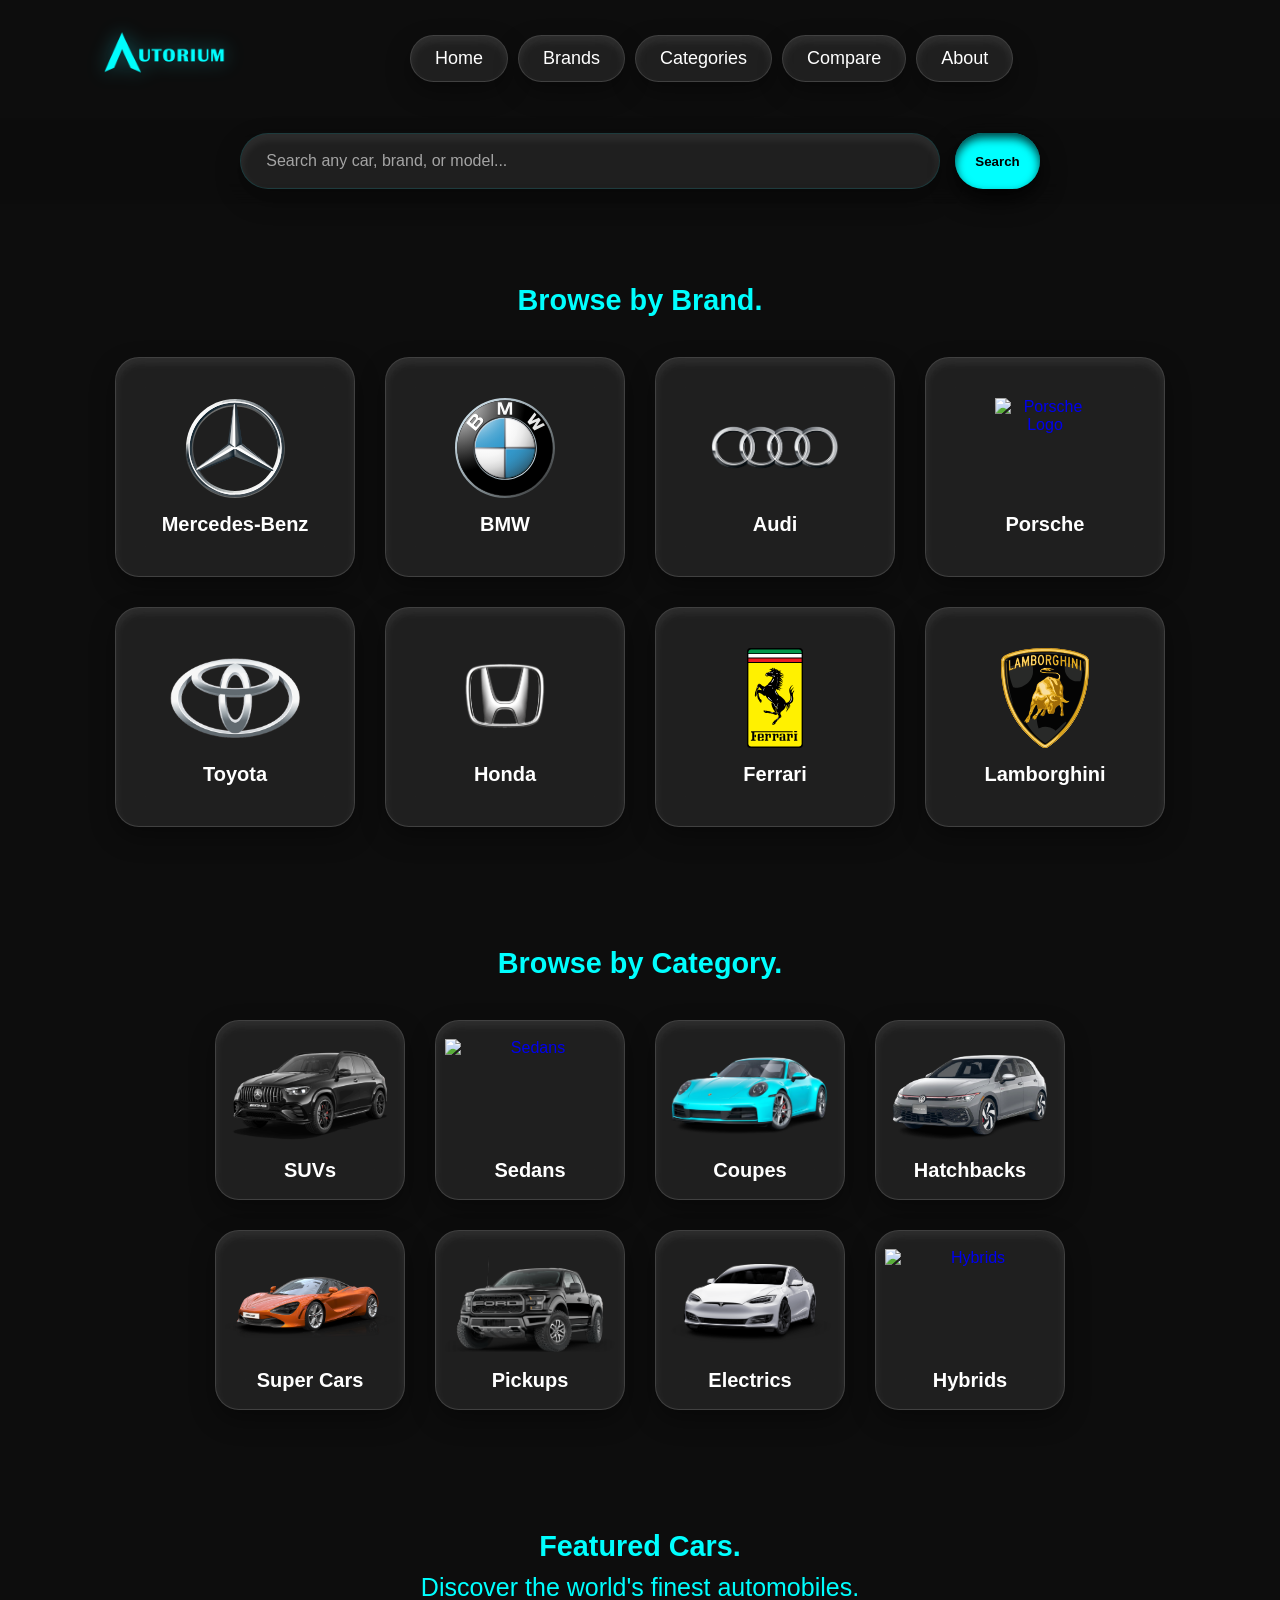
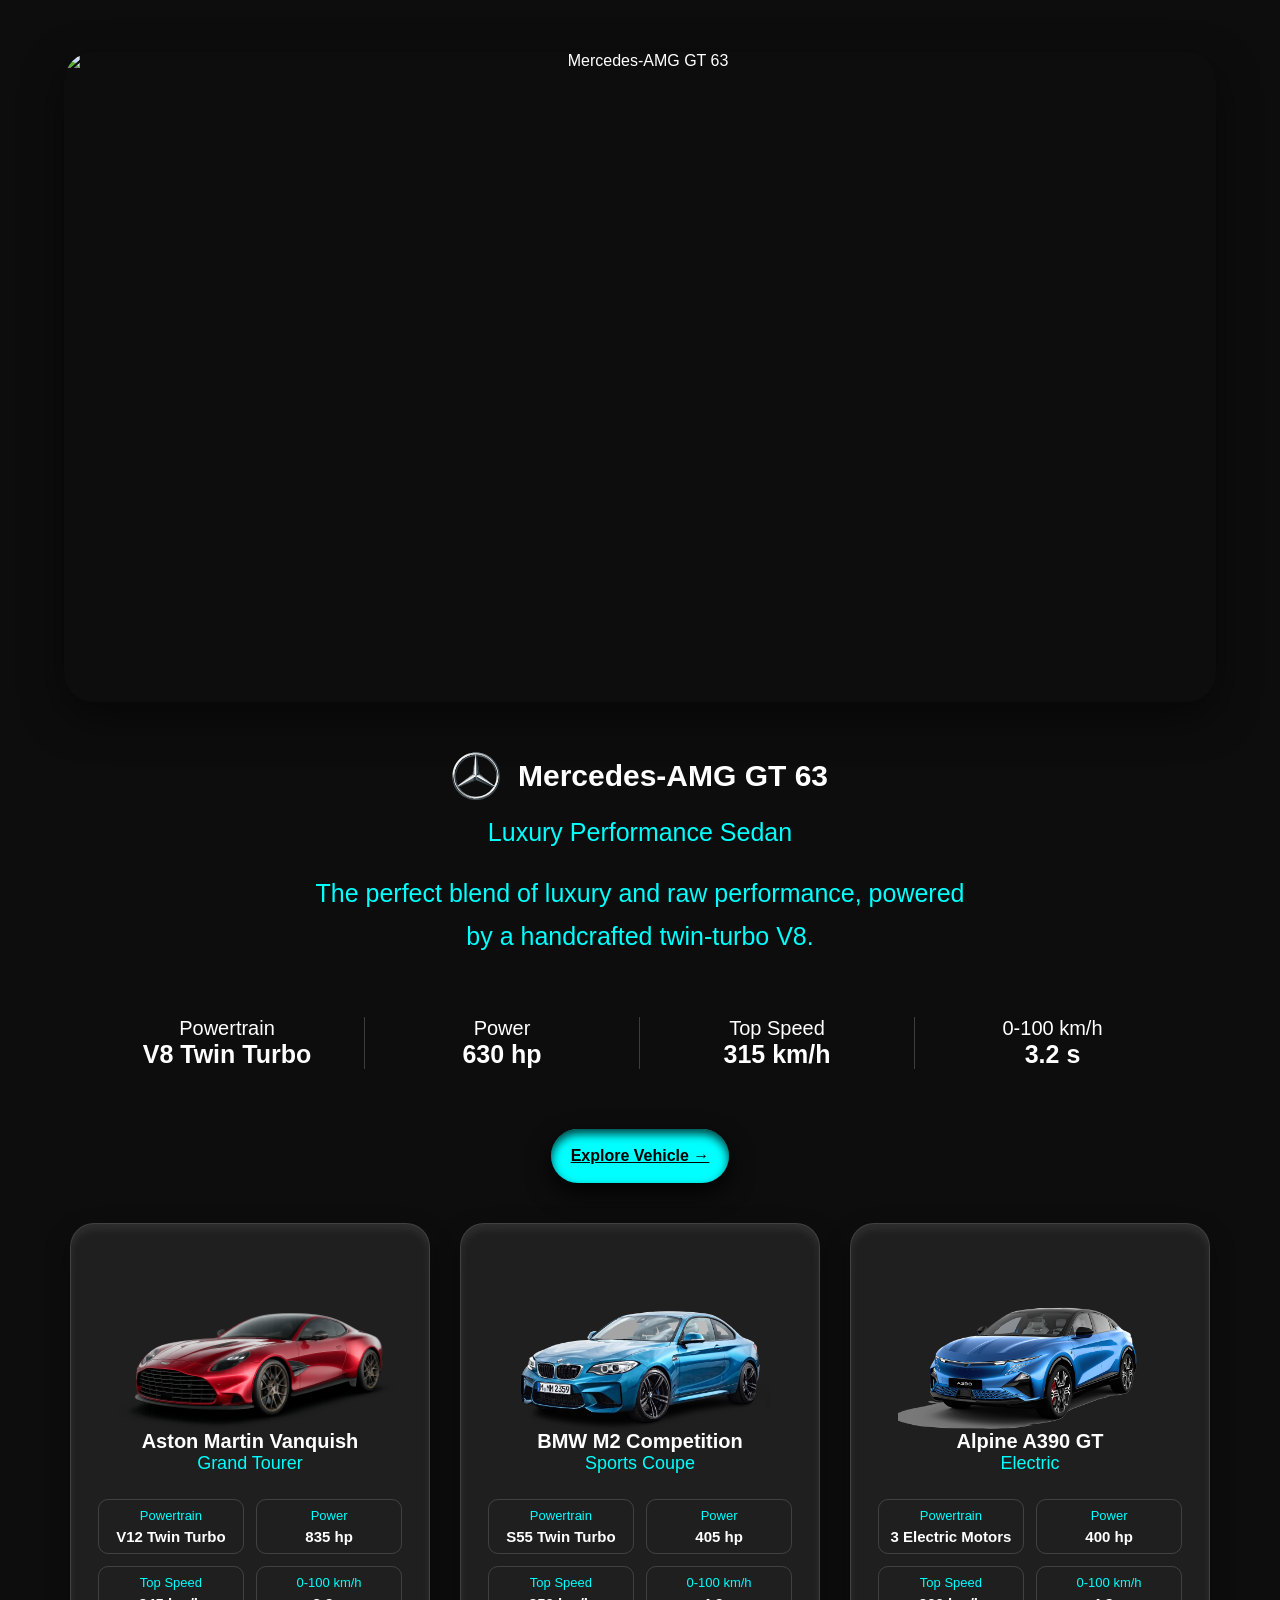
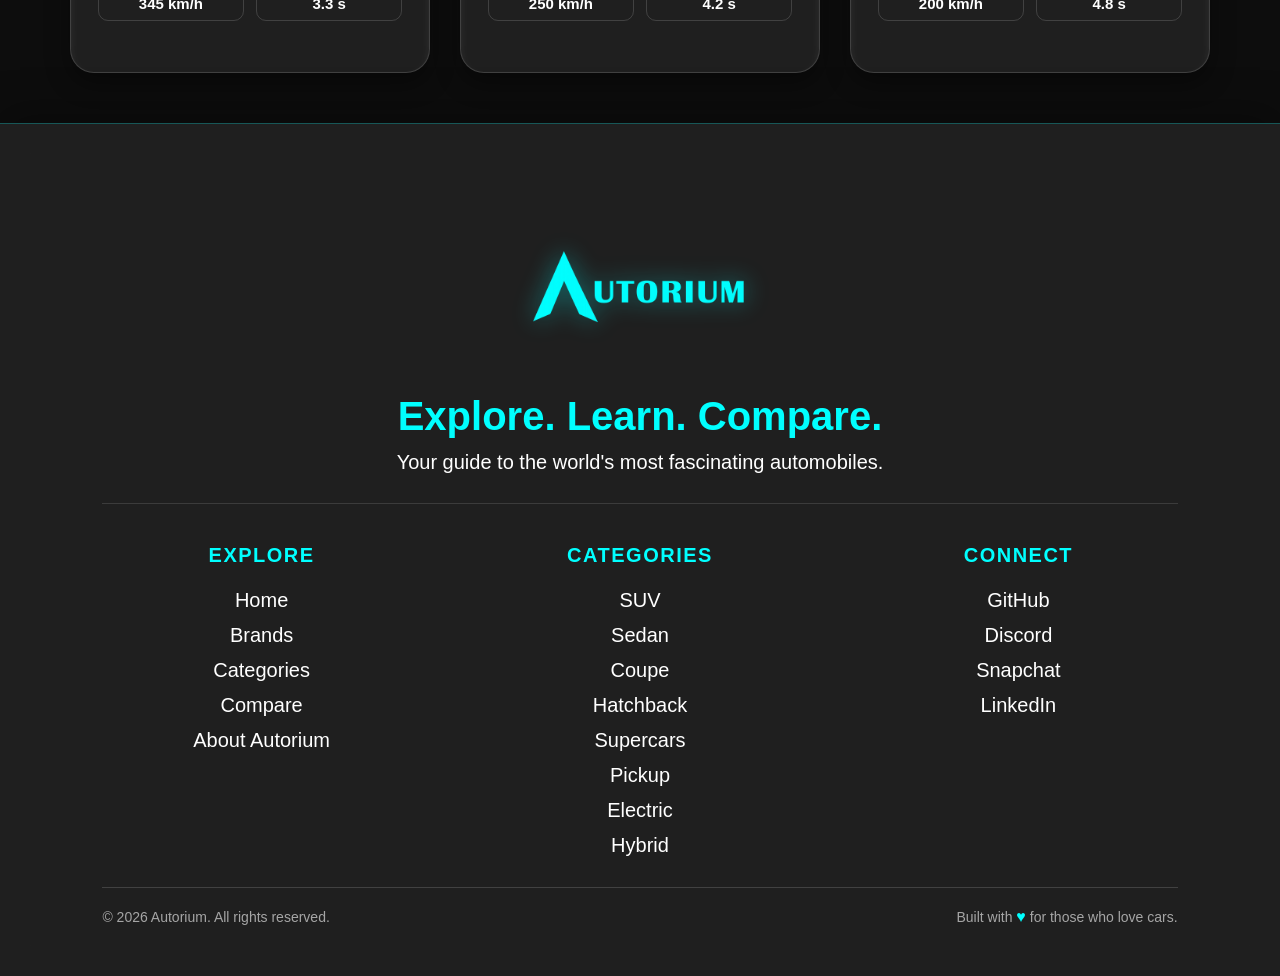
==== commit 110f5c46: "Added images to brand page and contact links to footer from landing page" ====
--- a/index.html
+++ b/index.html
@@ -350,10 +350,10 @@
 
             <div class="single-footer-columns">
                 <h4>CONNECT</h4>
-                <a href="#">GitHub</a>
-                <a href="#">Discord</a>
-                <a href="#">Snapchat</a>
-                <a href="#">LinkedIn</a>
+                <a href="https://github.com/Dev-Cyan-Black">GitHub</a>
+                <a href="https://discord.com/users/1069937456020983808">Discord</a>
+                <a href="https://www.snapchat.com/add/cyan.black?share_id=fCTwiCm8Gbs&locale=en-GB">Snapchat</a>
+                <a href="https://www.linkedin.com/in/hauwa-u-muhammad-umar-430734412/">LinkedIn</a>
             </div>
         </div>
 
--- a/styles.css
+++ b/styles.css
@@ -223,6 +223,8 @@
 .brand-card:hover span {
   color: #00ffff;
 }
+
+/* CATEGORIES */
 
 .car-categories {
   margin-top: 70px;
